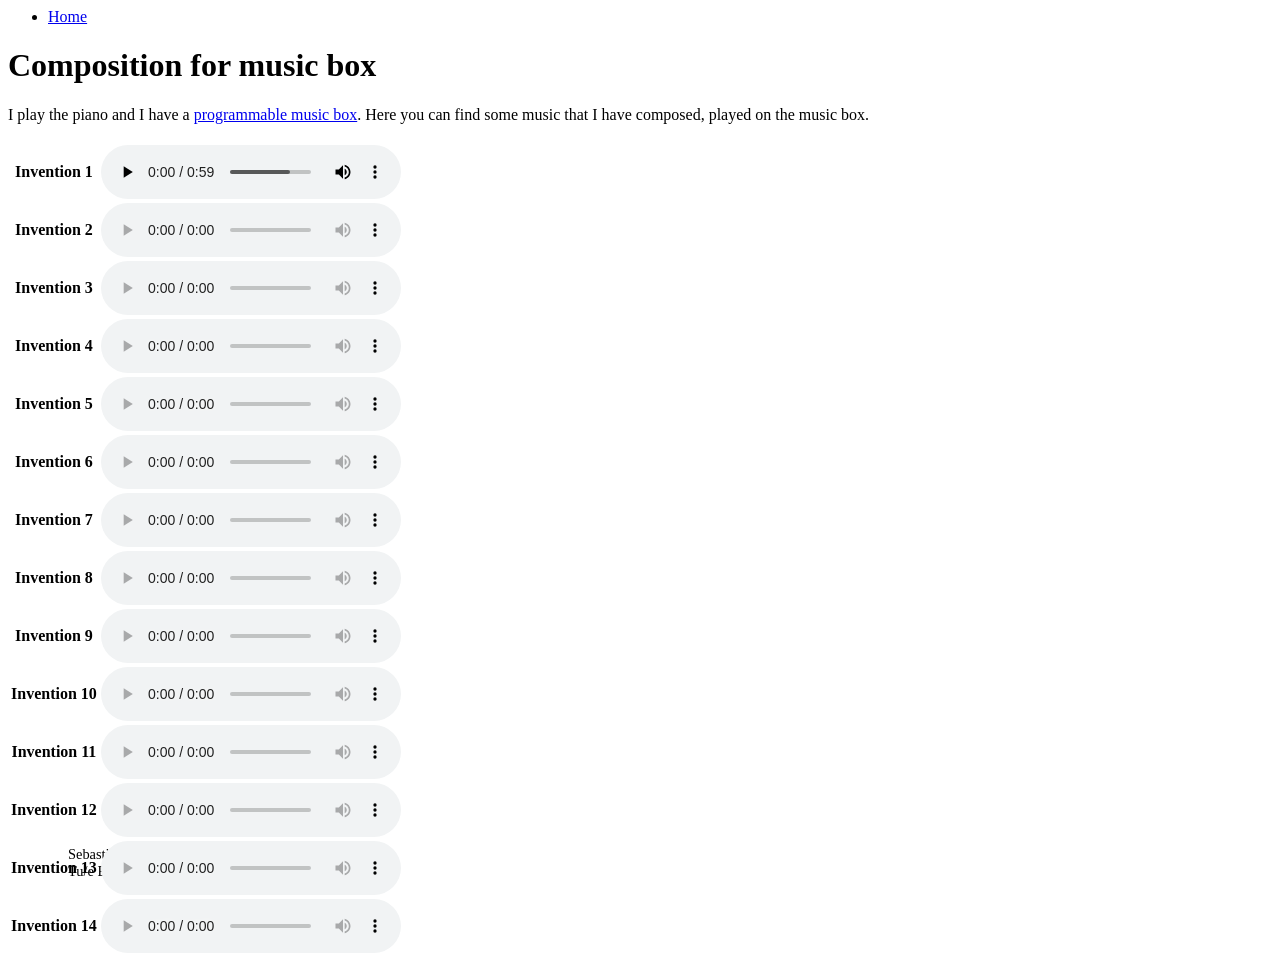
==== musica.html @ a57bbc74 "fix php" ====
<head>
<title>Sebastiano Boscardin</title>
<?php include 'header.html'; ?>
<link rel="shortcut icon" href="favicon.ico">
<meta name="viewport" content="width=device-width, initial-scale=1.0">
<meta name="author" content="Sebastiano Boscardin">
</head>
<nav>
	<ul>
		<li><a class="active" href="index.php">Home</a></li>
		<div style="position:fixed; bottom:0;font-size:90%;padding-left:20px;padding-bottom:20px;">
		Sebastiano Boscardin
		<br>
		Tu/e Eindhoven
		</div>
	</ul>
</nav>
<body>
<div class="wrapper">
<div class="content">
<h1>
Composition for music box 
</h1>
I play the piano and I have a
<a href="https://www.amazon.com/Mechanical-Musical-Movement-Puncher-Perfect/dp/B07FPLXPHH/ref=sr_1_15?keywords=programmable+music+box&qid=1676066287&sr=8-15"> programmable music box</a>. Here you can find some music that I have composed, played on the music box.
<br style=“line-height:30px;”> 
<br>

<table>
<tr><th><p>Invention 1</p></th>
	<th> <audio controls>
  	<source src="Musica/invenzione1.mp3" type="audio/mpeg">
	Your browser does not support the audio element.
	</audio></th>
</tr>
<tr><th><p>Invention 2</p></th>
        <th> <audio controls="">
        <source src="Musica/invenzione2" type="audio/mpeg">
        Your browser does not support the audio tag.
        </audio></th>
</tr>
<tr><th><p>Invention 3</p></th>
        <th> <audio controls="">
        <source src="Musica/invenzione3" type="audio/mpeg">
        Your browser does not support the audio tag.
        </audio></th>
</tr>
<tr><th><p>Invention 4</p></th>
        <th> <audio controls="">
        <source src="Musica/invenzione4" type="audio/mpeg">
        Your browser does not support the audio tag.
        </audio></th>
</tr>
<tr><th><p>Invention 5</p></th>
        <th> <audio controls="">
        <source src="Musica/invenzione5" type="audio/mpeg">
        Your browser does not support the audio tag.
        </audio></th>
</tr>
<tr><th><p>Invention 6</p></th>
        <th> <audio controls="">
        <source src="Musica/invenzione6" type="audio/mpeg">
        Your browser does not support the audio tag.
        </audio></th>
</tr>
<tr><th><p>Invention 7</p></th>
        <th> <audio controls="">
        <source src="Musica/invenzione7" type="audio/mpeg">
        Your browser does not support the audio tag.
        </audio></th>
</tr>
<tr><th><p>Invention 8</p></th>
        <th> <audio controls="">
        <source src="Musica/invenzione8" type="audio/mpeg">
        Your browser does not support the audio tag.
        </audio></th>
</tr>
<tr><th><p>Invention 9</p></th>
        <th> <audio controls="">
        <source src="Musica/invenzione9" type="audio/mpeg">
        Your browser does not support the audio tag.
        </audio></th>
</tr>
<tr><th><p>Invention 10</p></th>
        <th> <audio controls="">
        <source src="Musica/invenzione10" type="audio/mpeg">
        Your browser does not support the audio tag.
        </audio></th>
</tr>
<tr><th><p>Invention 11</p></th>
        <th> <audio controls="">
        <source src="Musica/invenzione11" type="audio/mpeg">
        Your browser does not support the audio tag.
        </audio></th>
</tr>
<tr><th><p>Invention 12</p></th>
        <th> <audio controls="">
        <source src="Musica/invenzione12" type="audio/mpeg">
        Your browser does not support the audio tag.
        </audio></th>
</tr>
<tr><th><p>Invention 13</p></th>
        <th> <audio controls="">
        <source src="Musica/invenzione13" type="audio/mpeg">
        Your browser does not support the audio tag.
        </audio></th>
</tr>
<tr><th><p>Invention 14</p></th>
        <th> <audio controls="">
        <source src="Musica/invenzione14" type="audio/mpeg">
        Your browser does not support the audio tag.
        </audio></th>
</tr>
</table>
</div>
</div>
<body>
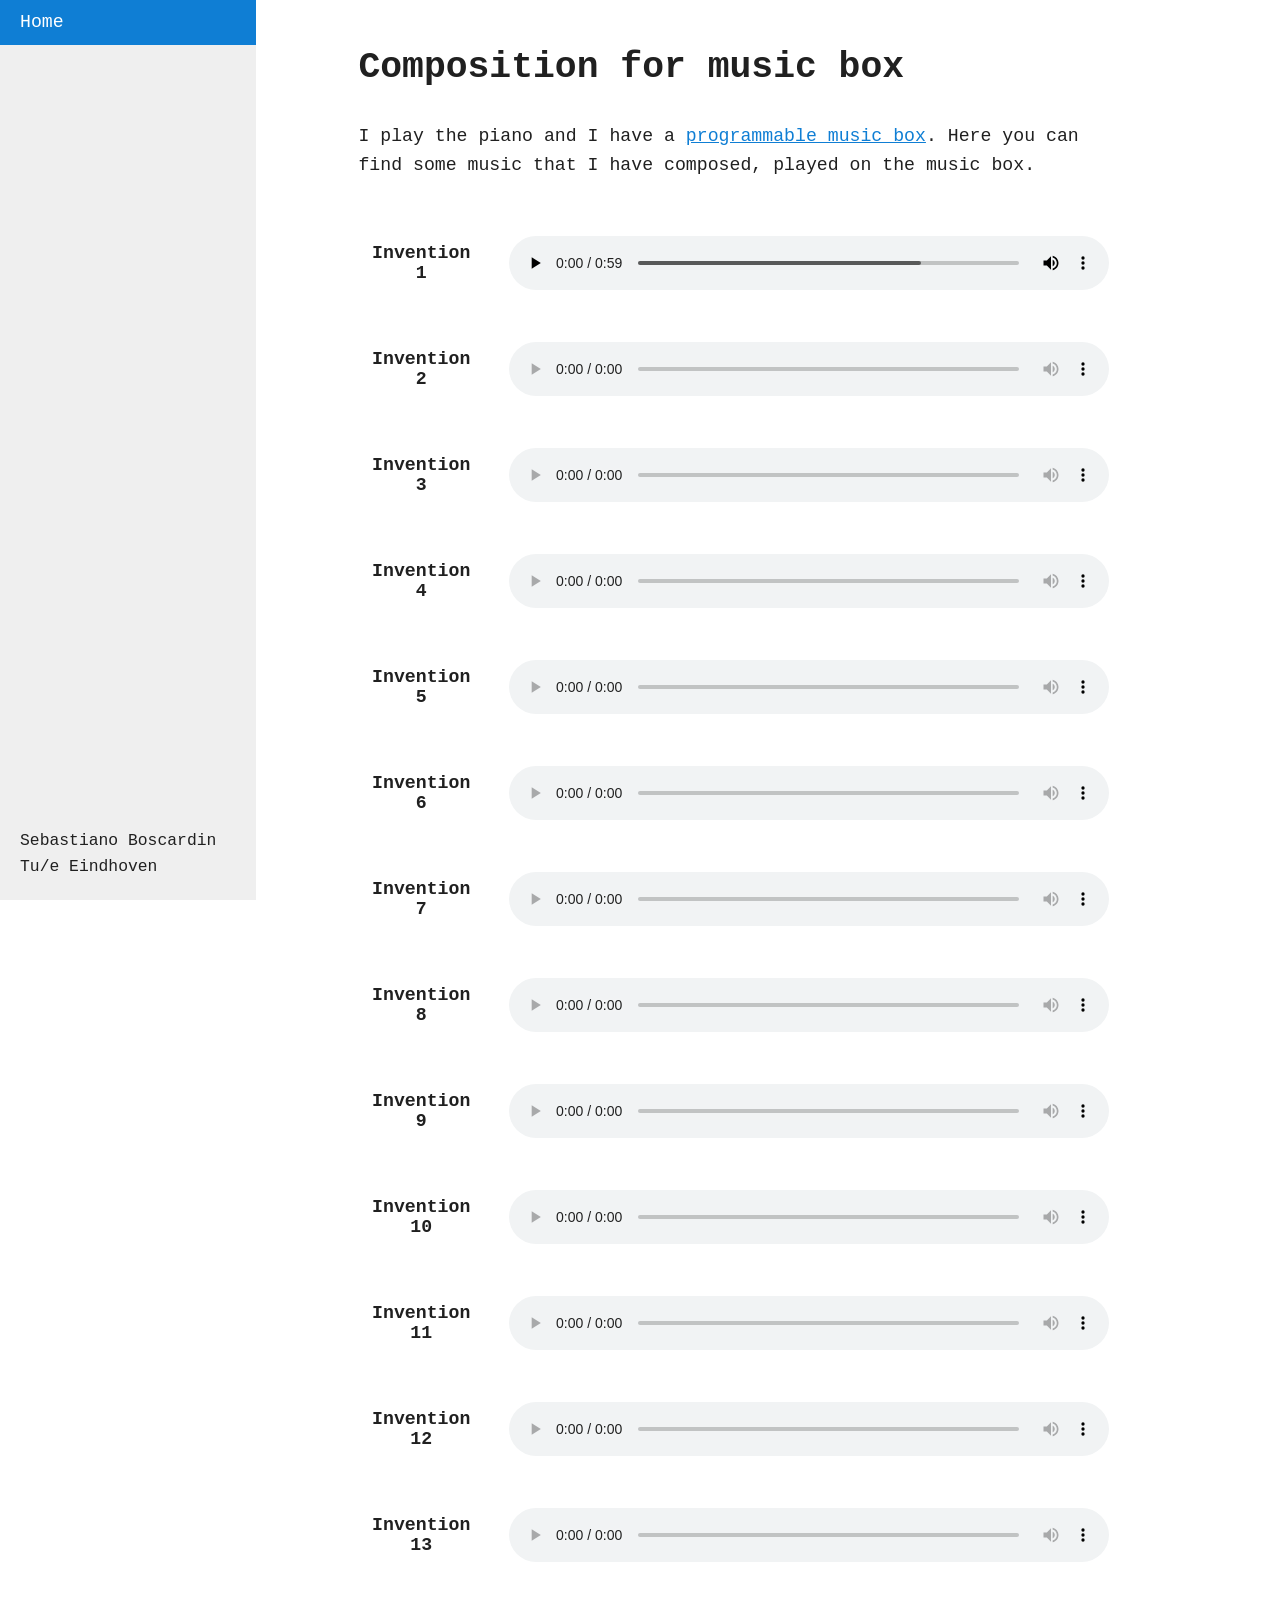
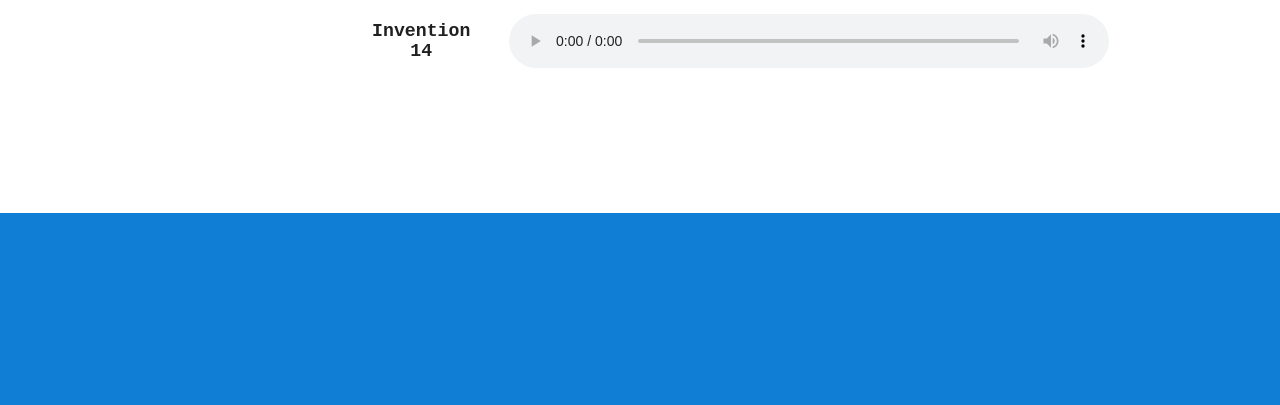
==== commit 20a63028: "fix php" ====
--- a/musica.html
+++ b/musica.html
@@ -1,13 +1,20 @@
 <head>
 <title>Sebastiano Boscardin</title>
-<?php include 'header.html'; ?>
+<!--<?php include 'header.html'; ?>-->
+
+<link href="stile.css" rel="stylesheet">
+<link rel="preconnect" href="https://fonts.googleapis.com">
+<link rel="preconnect" href="https://fonts.gstatic.com" crossorigin>
+<link href="https://fonts.googleapis.com/css2?family=Roboto+Mono:ital,wght@0,200;0,300;1,300&display=swap" rel="stylesheet">
+<meta name="viewport" content="width=device-width">
+
 <link rel="shortcut icon" href="favicon.ico">
 <meta name="viewport" content="width=device-width, initial-scale=1.0">
 <meta name="author" content="Sebastiano Boscardin">
 </head>
 <nav>
 	<ul>
-		<li><a class="active" href="index.php">Home</a></li>
+		<li><a class="active" href="index.html">Home</a></li>
 		<div style="position:fixed; bottom:0;font-size:90%;padding-left:20px;padding-bottom:20px;">
 		Sebastiano Boscardin
 		<br>
--- a/stile.css
+++ b/stile.css
@@ -0,0 +1,131 @@
+/*:root{--riso: #807033;}*/
+/*:root{--riso: #0077b5;}*/
+:root{--riso: #0f7ed4;}
+a{text-decoration:underline;color:var(--riso);}
+body{
+	background-attachment:fixed;
+	background-size:100%;
+	background-position: center;
+	margin-left:0%;
+	margin-right:0%;
+	margin-top:0%;
+	margin-bottom:15%;
+	font-size:140%;
+	font-family: monospace;
+	color:#202020;
+	line-height:1.6;
+    background-color: var(--riso); 
+}
+label{
+	display: flex;
+    flex-wrap: nowrap;
+    align-items: center;
+    margin-top:1%
+}
+audio{
+	margin-left:4%;
+	margin-top: 4%;
+	margin-bottom: 4%;
+	width: 600px;
+}
+table{
+	text-align: center;
+	font-size:1em;
+}
+img{margin:0%;}
+.contacts {
+	color: var(--riso);
+	background-color: white;
+	padding-top: 10px;
+	padding-right: 25px;
+	padding-left: 33%;
+	padding-bottom: 10px;
+	object-fit: cover;
+	padding-right:15%; 
+}
+.titles {
+	background-color: white;
+	padding-top: 15px;
+	padding-bottom: 5px;
+	padding-left:23%;
+	padding-right:18%;   
+}
+.content {
+	background-color: white;
+	padding-top: 15px;
+	padding-bottom: 15px;
+	padding-left:28%;
+	padding-right:15%;  
+}
+.wrapper{
+	background-color: white;
+	padding-bottom:8% 
+}
+
+nav{
+	ul {
+		list-style-type: none;
+		margin: 0;
+		padding: 0;
+		width: 20%;
+		background-color: #efefef;
+		position: fixed;
+		height: 100%;
+		overflow: auto;
+	}
+
+	li a {
+		display: block;
+		color: #202020;
+		padding: 8px 20px;
+		text-decoration: none;
+	}
+
+	li a.active {
+		background-color: var(--riso);
+		color: white;
+	}
+
+	li a:hover:not(.active) {
+		background-color: #a0a0a0;
+		color: white;
+	}
+}
+
+@media screen and (max-width:1200px){
+body{
+font-size:12px;
+}
+audio{
+	margin-left:1%;
+	margin-top: 4%;
+	margin-bottom: 4%;
+	width: 240px;
+	height: 50px;
+}
+.content {
+	background-color: white;
+	padding-top: 15px;
+	padding-bottom: 15px;
+	padding-left:25%;
+	padding-right:5%;
+  
+}
+.titles {
+	background-color: white;
+	padding-top: 15px;
+	padding-bottom: 5px;
+	padding-left:22%;
+	padding-right:18%;  
+}
+nav{
+	font-size:12px;
+	li a {
+		display: block;
+		color: #202020;
+		padding-left: 10px;
+		padding-top: 15px;
+		padding-bottom: 15px;
+		text-decoration: none;
+	}
+}
